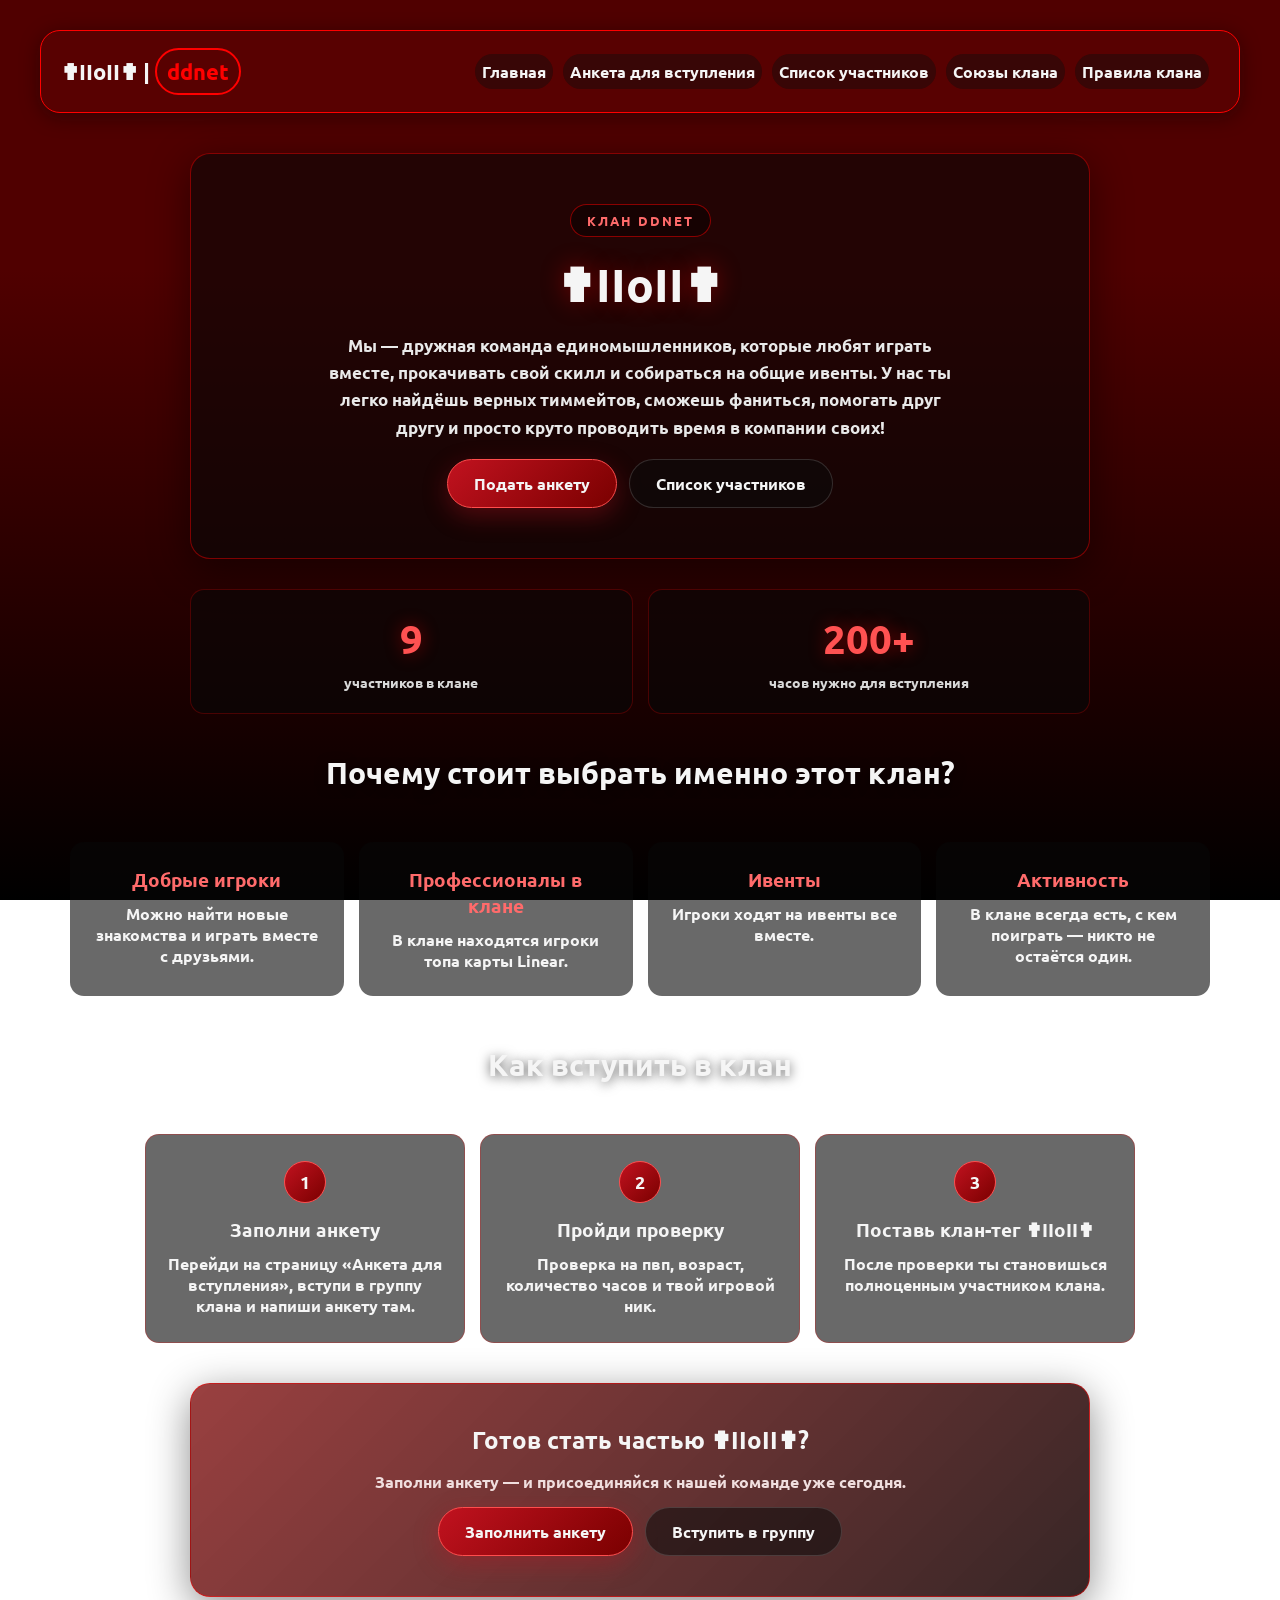
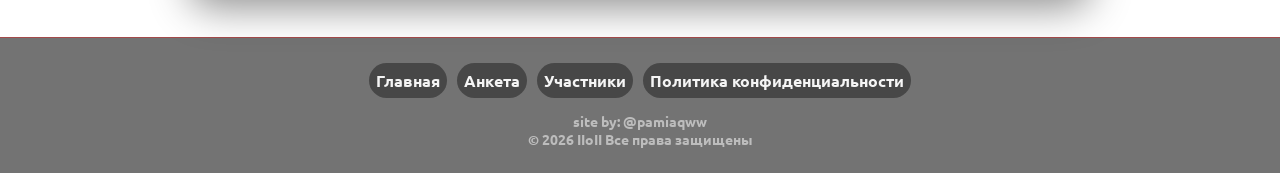
==== index.html @ 09654b8c "Add ♡exe♡ to the clan member list Bump the homepage counter to 9 members." ====
<!DOCTYPE html>
<html lang="ru">
<head>
    <meta charset="UTF-8">
    <meta name="viewport" content="width=device-width, initial-scale=1.0">
    <title>IIoII - clan ddnet</title>
    <meta http-equiv="Content-Security-Policy" content="default-src 'self'; script-src 'self' 'unsafe-inline'; style-src 'self' 'unsafe-inline'; img-src 'self'; font-src 'self'; object-src 'none'; base-uri 'self'; form-action 'self'">
    <link rel="stylesheet" href="style.css">
    <link rel="icon" type="image/png" href="img/photo_2026-10-10_19-00-03.jpg">
    <script>document.documentElement.classList.add('js');</script>
    <!-- <script src="script.js"></script> -->
</head>
<body>
    <nav>
        <div class="h1">
            <h1>✟IIoII✟ | <span class="tag">ddnet</span></h1>
        </div>
        <input type="checkbox" id="nav-toggle" class="nav-toggle">
        <label for="nav-toggle" class="burger" aria-label="Открыть меню">
            <span></span>
            <span></span>
            <span></span>
        </label>
        <ul>
            <li><a href="index.html">Главная</a></li>
            <li><a href="requirements.html">Анкета для вступления</a></li>
            <li><a href="members.html">Список участников</a></li>
            <li><a href="team.html">Союзы клана</a></li>
            <li><a href="rules.html">Правила клана</a></li>
        </ul>
    </nav>

    <div class="content">
        <section class="hero reveal">
            <span class="hero-badge">клан DDNet</span>
            <h1>✟IIoII✟</h1>
            <p>Мы — дружная команда единомышленников, которые любят играть вместе, прокачивать свой скилл и собираться на общие ивенты. У нас ты легко найдёшь верных тиммейтов, сможешь фаниться, помогать друг другу и просто круто проводить время в компании своих!</p>
            <div class="hero-btns">
                <a class="btn btn-primary" href="requirements.html">Подать анкету</a>
                <a class="btn" href="members.html">Список участников</a>
            </div>
        </section>

        <section class="stats reveal">
            <div class="stat">
                <span class="num" data-target="9">0</span>
                <span class="stat-label">участников в клане</span>
            </div>
            <div class="stat">
                <span class="num" data-target="200" data-suffix="+">0</span>
                <span class="stat-label">часов нужно для вступления</span>
            </div>
        </section>

        <h2 class="section-title reveal">Почему стоит выбрать именно этот клан?</h2>
        <div class="about">
            <div class="card reveal">
                <h3>Добрые игроки</h3>
                <p>Можно найти новые знакомства и играть вместе с друзьями.</p>
            </div>
            <div class="card reveal">
                <h3>Профессионалы в клане</h3>
                <p>В клане находятся игроки топа карты Linear.</p>
            </div>
            <div class="card reveal">
                <h3>Ивенты</h3>
                <p>Игроки ходят на ивенты все вместе.</p>
            </div>
            <div class="card reveal">
                <h3>Активность</h3>
                <p>В клане всегда есть, с кем поиграть — никто не остаётся один.</p>
            </div>
        </div>

        <h2 class="section-title reveal">Как вступить в клан</h2>
        <div class="steps">
            <div class="step reveal">
                <span class="step-num">1</span>
                <h3>Заполни анкету</h3>
                <p>Перейди на страницу «Анкета для вступления», вступи в группу клана и напиши анкету там.</p>
            </div>
            <div class="step reveal">
                <span class="step-num">2</span>
                <h3>Пройди проверку</h3>
                <p>Проверка на пвп, возраст, количество часов и твой игровой ник.</p>
            </div>
            <div class="step reveal">
                <span class="step-num">3</span>
                <h3>Поставь клан-тег ✟IIoII✟</h3>
                <p>После проверки ты становишься полноценным участником клана.</p>
            </div>
        </div>

        <section class="cta reveal">
            <h2>Готов стать частью ✟IIoII✟?</h2>
            <p>Заполни анкету — и присоединяйся к нашей команде уже сегодня.</p>
            <div class="hero-btns">
                <a class="btn btn-primary" href="requirements.html">Заполнить анкету</a>
                <a class="btn" href="https://t.me/+h7Ojsow1FG0yYzdi">Вступить в группу</a>
            </div>
        </section>
    </div>

    <footer>
        <div class="footer-links">
            <a href="index.html">Главная</a>
            <a href="requirements.html">Анкета</a>
            <a href="members.html">Участники</a>
            <a href="privacy.html">Политика конфиденциальности</a>
        </div>
        <Div class="info">
            <p>site by: @pamiaqww</p>
            <p>© 2026 IIoII Все права защищены</p>
        </Div>
    </footer>

    <script>
        (function () {
            var reveals = document.querySelectorAll('.reveal');
            var counters = document.querySelectorAll('.num[data-target]');

            if (!('IntersectionObserver' in window)) {
                reveals.forEach(function (el) { el.classList.add('visible'); });
                counters.forEach(function (el) {
                    el.textContent = el.dataset.target + (el.dataset.suffix || '');
                });
                return;
            }

            var io = new IntersectionObserver(function (entries) {
                entries.forEach(function (entry) {
                    if (!entry.isIntersecting) return;
                    entry.target.classList.add('visible');
                    io.unobserve(entry.target);
                });
            }, { threshold: 0.15 });
            reveals.forEach(function (el) { io.observe(el); });

            var cio = new IntersectionObserver(function (entries) {
                entries.forEach(function (entry) {
                    if (!entry.isIntersecting) return;
                    var el = entry.target;
                    var target = parseInt(el.dataset.target, 10);
                    var suffix = el.dataset.suffix || '';
                    var duration = 1300;
                    var start = performance.now();

                    function tick(now) {
                        var p = Math.min((now - start) / duration, 1);
                        var eased = 1 - Math.pow(1 - p, 3);
                        el.textContent = Math.round(target * eased) + suffix;
                        if (p < 1) requestAnimationFrame(tick);
                    }
                    requestAnimationFrame(tick);
                    cio.unobserve(el);
                });
            }, { threshold: 0.5 });
            counters.forEach(function (el) { cio.observe(el); });
        })();
    </script>
</body>
</html>
---- style.css ----
* {
    padding: 0px;
    margin: 0px;
    box-sizing: border-box;
}

html {
    scroll-behavior: smooth;
}

@font-face {
  font-family: 'CustomFont';
  src: url('src/font/Ubuntu-Bold.ttf') format('woff2');
  font-weight: 400;
  font-style: normal;
  font-display: swap;
}

body {
    background: linear-gradient(to bottom, #500000 30%, #000000 100%);
    background-attachment: fixed;
    min-height: 100vh;
    color: whitesmoke;
    font-family: "CustomFont";
    display: flex;
    flex-direction: column;
}

/* ===== Навигация ===== */

nav {
    display: flex;
    justify-content: space-between;
    flex-wrap: wrap;
    align-items: center;
    gap: 10px;
    padding: 20px;
    border: 1px red solid;
    border-radius: 20px;
    background-color: #580101;
    box-shadow: 0 4px 20px rgba(7, 7, 7, 0.4);
    max-width: 1200px;
    width: calc(100% - 40px);
    margin: 30px auto;
}

nav .h1 h1 {
    font-size: 22px;
}

nav .tag {
    color: red;
    border: 2px red solid;
    border-radius: 50px;
    padding: 8px 10px;
    white-space: nowrap;
}

ul {
    display: flex;
    list-style: none;
    padding: 10px;
    gap: 10px;
}

a {
    text-decoration: none;
    background-color: rgba(12, 12, 12, 0.425);
    padding: 7px;
    border-radius: 30px;
    transition: transform 0.25s ease, background-color 0.25s ease, box-shadow 0.25s ease;
    color: whitesmoke;
}

a:hover {
    background-color: rgba(5, 5, 5, 0.425);
    transform: translateY(-5px);
    background: rgba(255, 255, 255, 0.3);
    box-shadow: 0 12px 30px rgba(0, 50, 100, 0.3), 
                inset 0 1px 2px rgba(255, 255, 255, 0.6);
}

.nav-toggle,
.burger {
    display: none;
}

/* ===== Контент ===== */

.content {
    display: flex;
    flex-direction: column;
    justify-content: center;
    align-items: center;
    text-align: center;
    width: 100%;
    max-width: 1200px;
    margin: 0 auto;
    padding: 10px 20px 40px;
    gap: 30px;
}

.section-title {
    font-size: clamp(22px, 3.5vw, 30px);
    padding: 10px;
    text-shadow: 0 2px 12px rgba(0, 0, 0, 0.6);
}

/* ===== Герой-блок ===== */

.hero {
    display: flex;
    flex-direction: column;
    align-items: center;
    gap: 18px;
    width: 100%;
    max-width: 900px;
    padding: 50px 30px;
    background: rgba(8, 8, 8, 0.603);
    border: 1px solid rgba(255, 0, 0, 0.45);
    border-radius: 20px;
    box-shadow: 0 10px 40px rgba(0, 0, 0, 0.45);
}

.hero-badge {
    font-size: 13px;
    letter-spacing: 2px;
    text-transform: uppercase;
    color: #ff6b6b;
    background: rgba(0, 0, 0, 0.35);
    border: 1px solid rgba(255, 0, 0, 0.5);
    padding: 7px 16px;
    border-radius: 30px;
    transition: transform 0.25s ease, box-shadow 0.25s ease;
}

.hero-badge:hover {
    transform: translateY(-2px);
    box-shadow: 0 10px 40px rgba(0, 0, 0, 0.45);
}

.hero h1 {
    font-size: clamp(28px, 5vw, 46px);
    text-shadow: 0 0 25px rgba(255, 0, 0, 0.35);
}

.hero p {
    max-width: 640px;
    font-size: 17px;
    line-height: 1.6;
    color: #e9e9e9;
}

.hero-btns {
    display: flex;
    flex-wrap: wrap;
    justify-content: center;
    gap: 12px;
}

.btn {
    display: inline-block;
    padding: 13px 26px;
    font-size: 16px;
    border-radius: 40px;
    background: rgba(12, 12, 12, 0.55);
    border: 1px solid rgba(255, 255, 255, 0.15);
}

.btn-primary {
    font-weight: bold;
    background: linear-gradient(135deg, #c1121f, #7a0000);
    border: 1px solid #ff4d4d;
    box-shadow: 0 8px 25px rgba(193, 18, 31, 0.35);
}

.btn-primary:hover {
    background: linear-gradient(135deg, #e01826, #930000);
}

/* ===== Статистика ===== */

.stats {
    display: flex;
    flex-wrap: wrap;
    justify-content: center;
    gap: 15px;
    width: 100%;
    max-width: 900px;
}

.stat {
    flex: 1 1 220px;
    display: flex;
    flex-direction: column;
    align-items: center;
    gap: 8px;
    padding: 22px 15px;
    background: rgba(8, 8, 8, 0.603);
    border: 1px solid rgba(255, 0, 0, 0.25);
    border-radius: 14px;
}

.stat .num {
    font-size: 40px;
    font-weight: bold;
    color: #ff5252;
    text-shadow: 0 0 18px rgba(255, 0, 0, 0.4);
}

.stat-label {
    font-size: 14px;
    color: #d8d8d8;
}

/* ===== Карточки ===== */

.about {
    display: flex;
    flex-direction: row;
    flex-wrap: wrap;
    justify-content: center;
    gap: 15px;
    width: 100%;
    padding: 10px;
}

.card {
    flex: 1 1 240px;
    max-width: 320px;
    padding: 24px 20px;
    background-color: rgba(8, 8, 8, 0.603);
    border: 1px solid transparent;
    border-radius: 14px;
    transition: transform 0.25s ease, border-color 0.25s ease, box-shadow 0.25s ease;
}

.card:hover,
.js .card.reveal.visible:hover {
    transform: translateY(-6px);
    border-color: rgba(255, 0, 0, 0.5);
    box-shadow: 0 12px 30px rgba(0, 0, 0, 0.5);
}

.card .icon {
    display: block;
    font-size: 34px;
    margin-bottom: 10px;
}

.card h3 {
    color: #ff6b6b;
    margin-bottom: 10px;
}

/* ===== Шаги вступления ===== */

.steps {
    display: flex;
    flex-wrap: wrap;
    justify-content: center;
    gap: 15px;
    width: 100%;
    padding: 10px;
}

.step {
    flex: 1 1 250px;
    max-width: 320px;
    padding: 26px 20px;
    background: rgba(8, 8, 8, 0.603);
    border: 1px solid rgba(255, 0, 0, 0.25);
    border-radius: 14px;
    transition: transform 0.3s ease, border 0.3s ease;
}

.step:hover {
    transform: translateY(-6px);
    border: 2px solid rgba(255, 0, 0, 0.473);
}

.step-num {
    display: flex;
    align-items: center;
    justify-content: center;
    width: 42px;
    height: 42px;
    margin: 0 auto 14px;
    font-size: 18px;
    font-weight: bold;
    border-radius: 50%;
    background: linear-gradient(135deg, #c1121f, #7a0000);
    border: 1px solid #ff4d4d;
}

.step h3 {
    margin-bottom: 10px;
}

/* ===== Баннер-призыв ===== */

.cta {
    display: flex;
    flex-direction: column;
    align-items: center;
    gap: 15px;
    width: 100%;
    max-width: 900px;
    padding: 40px 25px;
    background: linear-gradient(135deg, rgba(120, 0, 0, 0.75), rgba(20, 0, 0, 0.85));
    border: 1px solid rgba(255, 0, 0, 0.5);
    border-radius: 20px;
    box-shadow: 0 10px 40px rgba(0, 0, 0, 0.45);
}

.cta p {
    color: #f0dede;
}

/* ===== Подвал ===== */

footer {
    display: flex;
    flex-direction: column;
    align-items: center;
    gap: 14px;
    margin-top: auto;
    padding: 25px 20px;
    border-top: 1px solid rgba(255, 0, 0, 0.35);
    background: rgba(0, 0, 0, 0.55);
    text-align: center;
}

footer .footer-links {
    display: flex;
    flex-wrap: wrap;
    justify-content: center;
    gap: 10px;
}

footer p {
    color: #bdbdbd;
    font-size: 14px;
}

/* ===== Анимация появления ===== */

.js .reveal {
    opacity: 0;
    transform: translateY(25px);
    transition: opacity 0.6s ease, transform 0.6s ease;
}

.js .reveal.visible {
    opacity: 1;
    transform: none;
}

@media (prefers-reduced-motion: reduce) {
    html {
        scroll-behavior: auto;
    }

    .js .reveal {
        opacity: 1;
        transform: none;
        transition: none;
    }
}

/* ===== Адаптив ===== */

@media (max-width: 900px) {
    .card,
    .step {
        max-width: 100%;
    }
}

@media (max-width: 768px) {
    nav {
        margin: 15px auto;
        width: calc(100% - 24px);
        padding: 15px;
        border-radius: 16px;
    }

    nav .h1 h1 {
        font-size: 17px;
    }

    nav .tag {
        padding: 5px 8px;
    }

    .burger {
        display: flex;
        flex-direction: column;
        gap: 5px;
        padding: 11px 12px;
        cursor: pointer;
        background: rgba(12, 12, 12, 0.425);
        border-radius: 12px;
    }

    .burger span {
        display: block;
        width: 24px;
        height: 3px;
        border-radius: 3px;
        background: whitesmoke;
        transition: transform 0.25s ease, opacity 0.25s ease;
    }

    nav ul {
        display: none;
        width: 100%;
        flex-direction: column;
        gap: 8px;
        padding: 10px 0 0;
    }

    nav ul li a {
        display: block;
        padding: 12px 10px;
        font-size: 15px;
    }

    .nav-toggle:checked ~ ul {
        display: flex;
    }

    .nav-toggle:checked ~ .burger span:nth-child(1) {
        transform: translateY(8px) rotate(45deg);
    }

    .nav-toggle:checked ~ .burger span:nth-child(2) {
        opacity: 0;
    }

    .nav-toggle:checked ~ .burger span:nth-child(3) {
        transform: translateY(-8px) rotate(-45deg);
    }

    .content {
        padding: 10px 14px 30px;
        gap: 24px;
    }

    .hero {
        padding: 35px 20px;
    }

    .hero p {
        font-size: 15px;
    }

    .btn {
        width: 100%;
        max-width: 320px;
        padding: 14px 20px;
    }

    a:hover {
        transform: none;
    }
}

@media (max-width: 480px) {
    .about,
    .steps {
        padding: 0;
    }

    .stat {
        flex-basis: 100%;
    }

    .stat .num {
        font-size: 34px;
    }

    .hero {
        padding: 30px 16px;
    }

    .cta {
        padding: 30px 16px;
    }
}
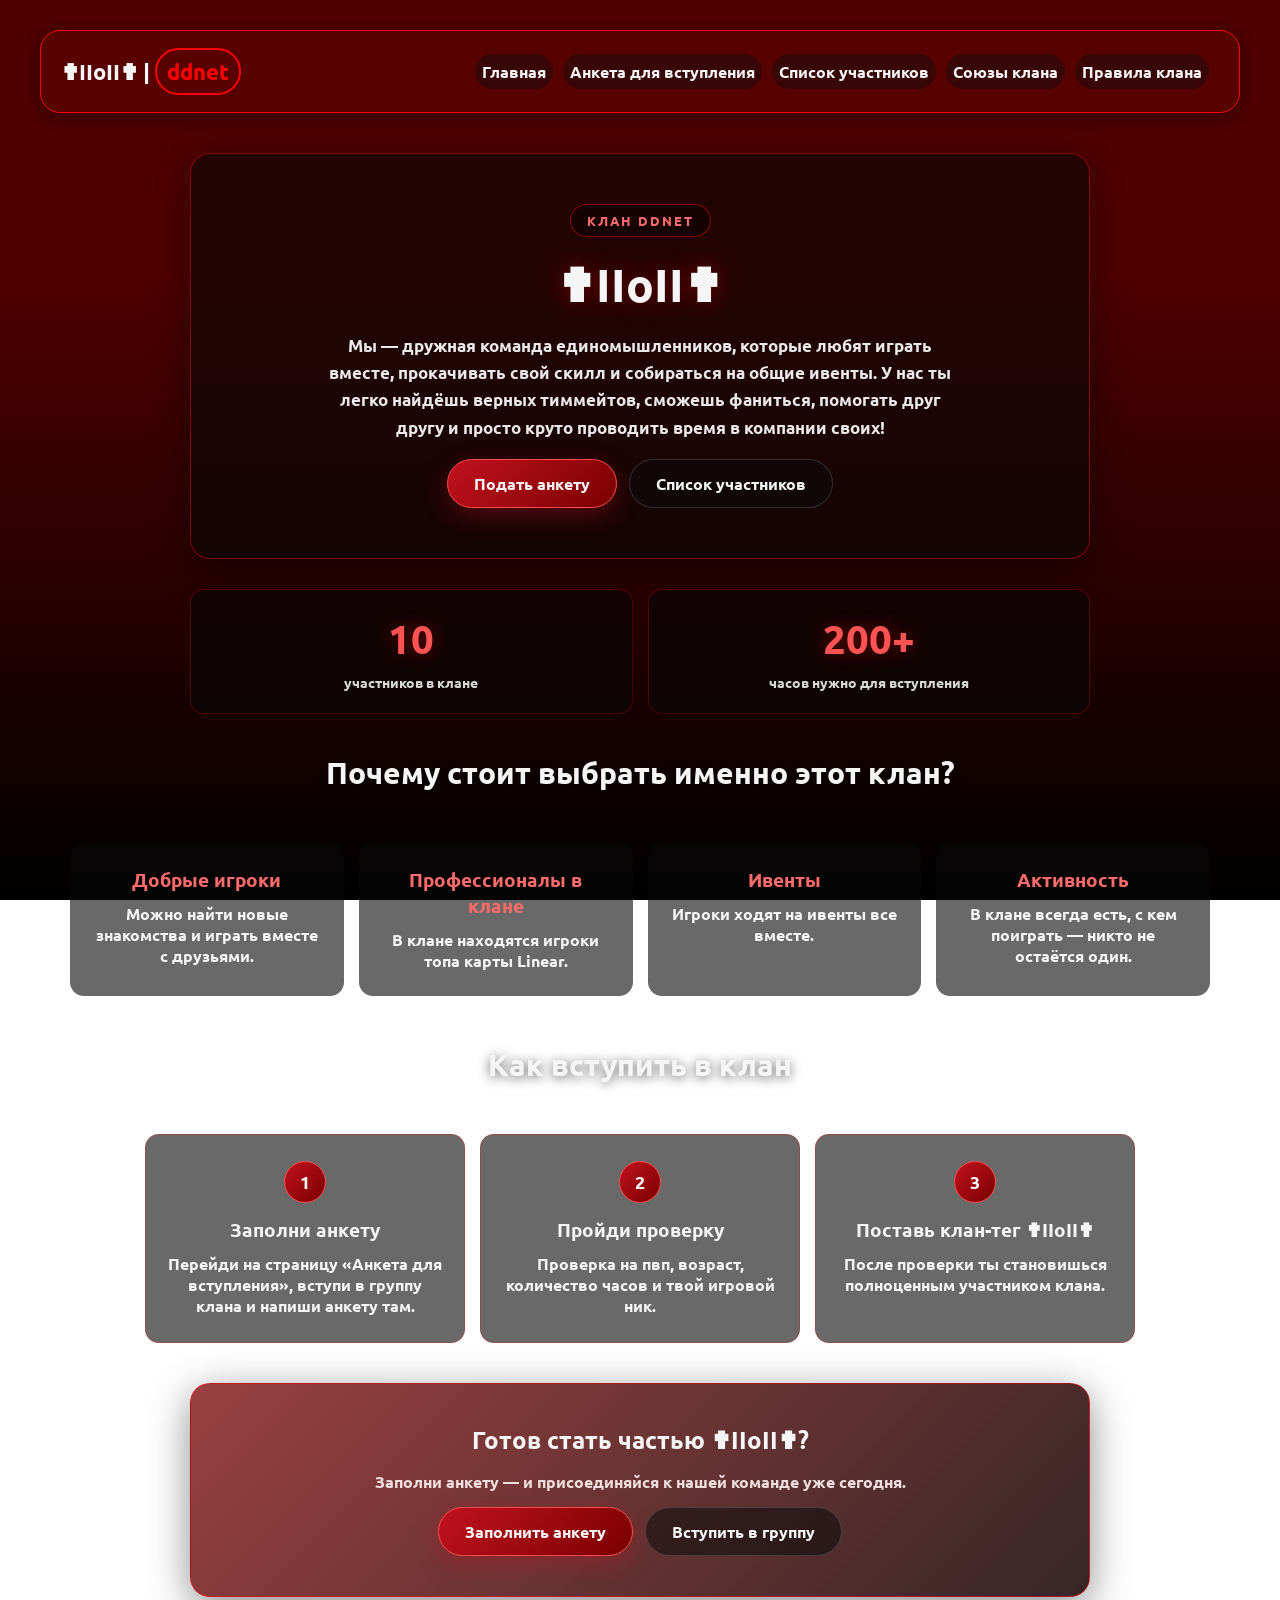
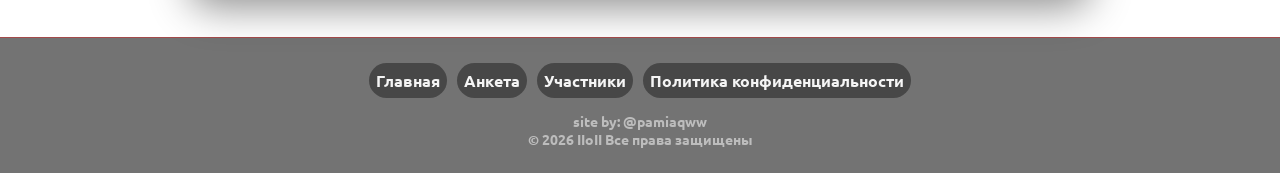
==== commit 4fa163e1: "Add Добрый to the clan member list Bump the homepage counter to 10 members." ====
--- a/index.html
+++ b/index.html
@@ -43,7 +43,7 @@
 
         <section class="stats reveal">
             <div class="stat">
-                <span class="num" data-target="9">0</span>
+                <span class="num" data-target="10">0</span>
                 <span class="stat-label">участников в клане</span>
             </div>
             <div class="stat">
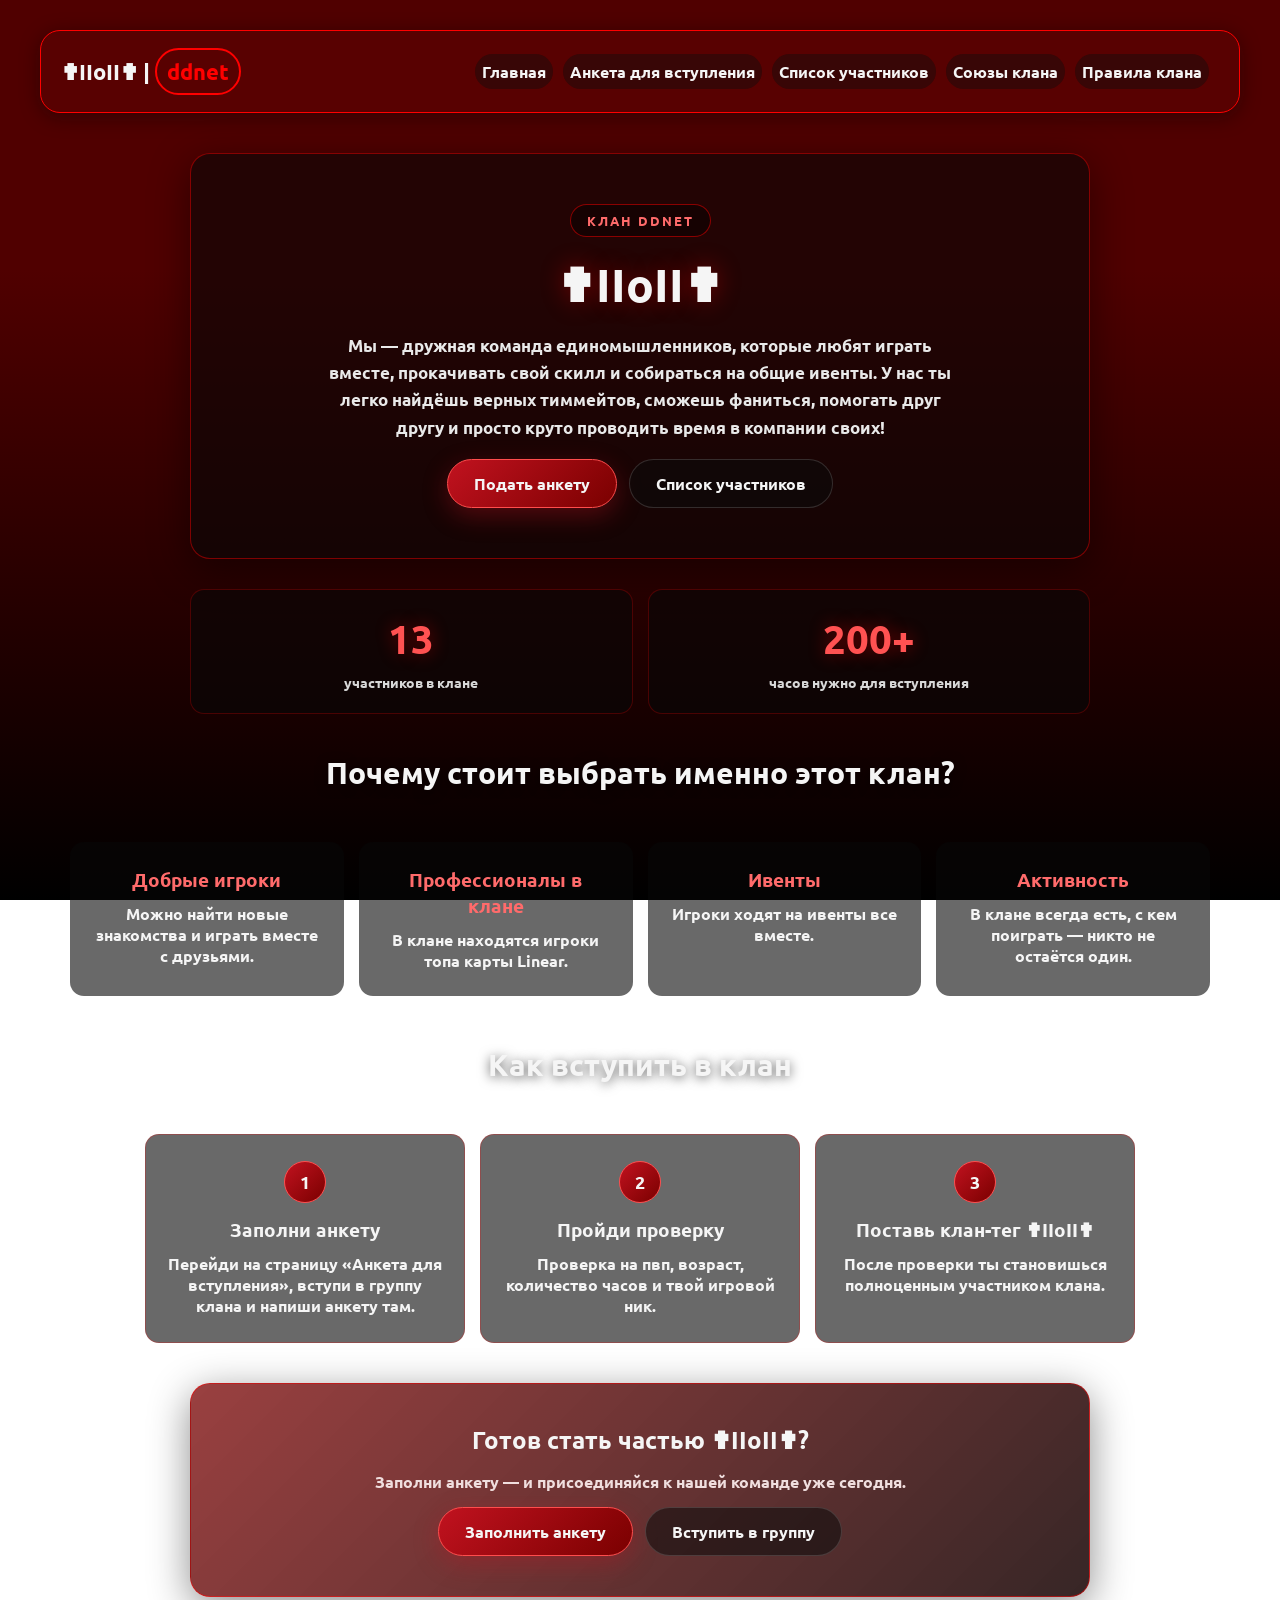
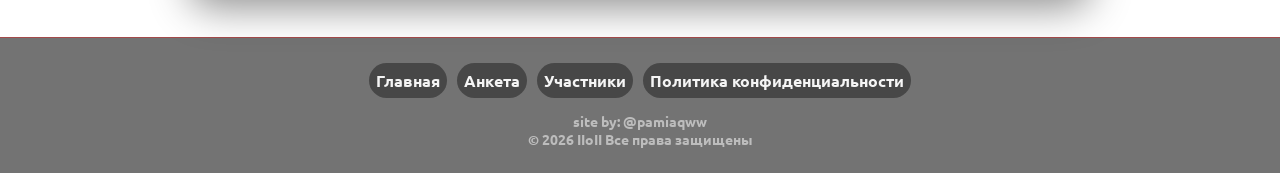
==== commit 2c74d3dd: "Rename ♡exe♡ to ༒SKY.EXE༒ and add Сперма228, Snor, Akula Counter goes to 13 members." ====
--- a/index.html
+++ b/index.html
@@ -43,7 +43,7 @@
 
         <section class="stats reveal">
             <div class="stat">
-                <span class="num" data-target="10">0</span>
+                <span class="num" data-target="13">0</span>
                 <span class="stat-label">участников в клане</span>
             </div>
             <div class="stat">
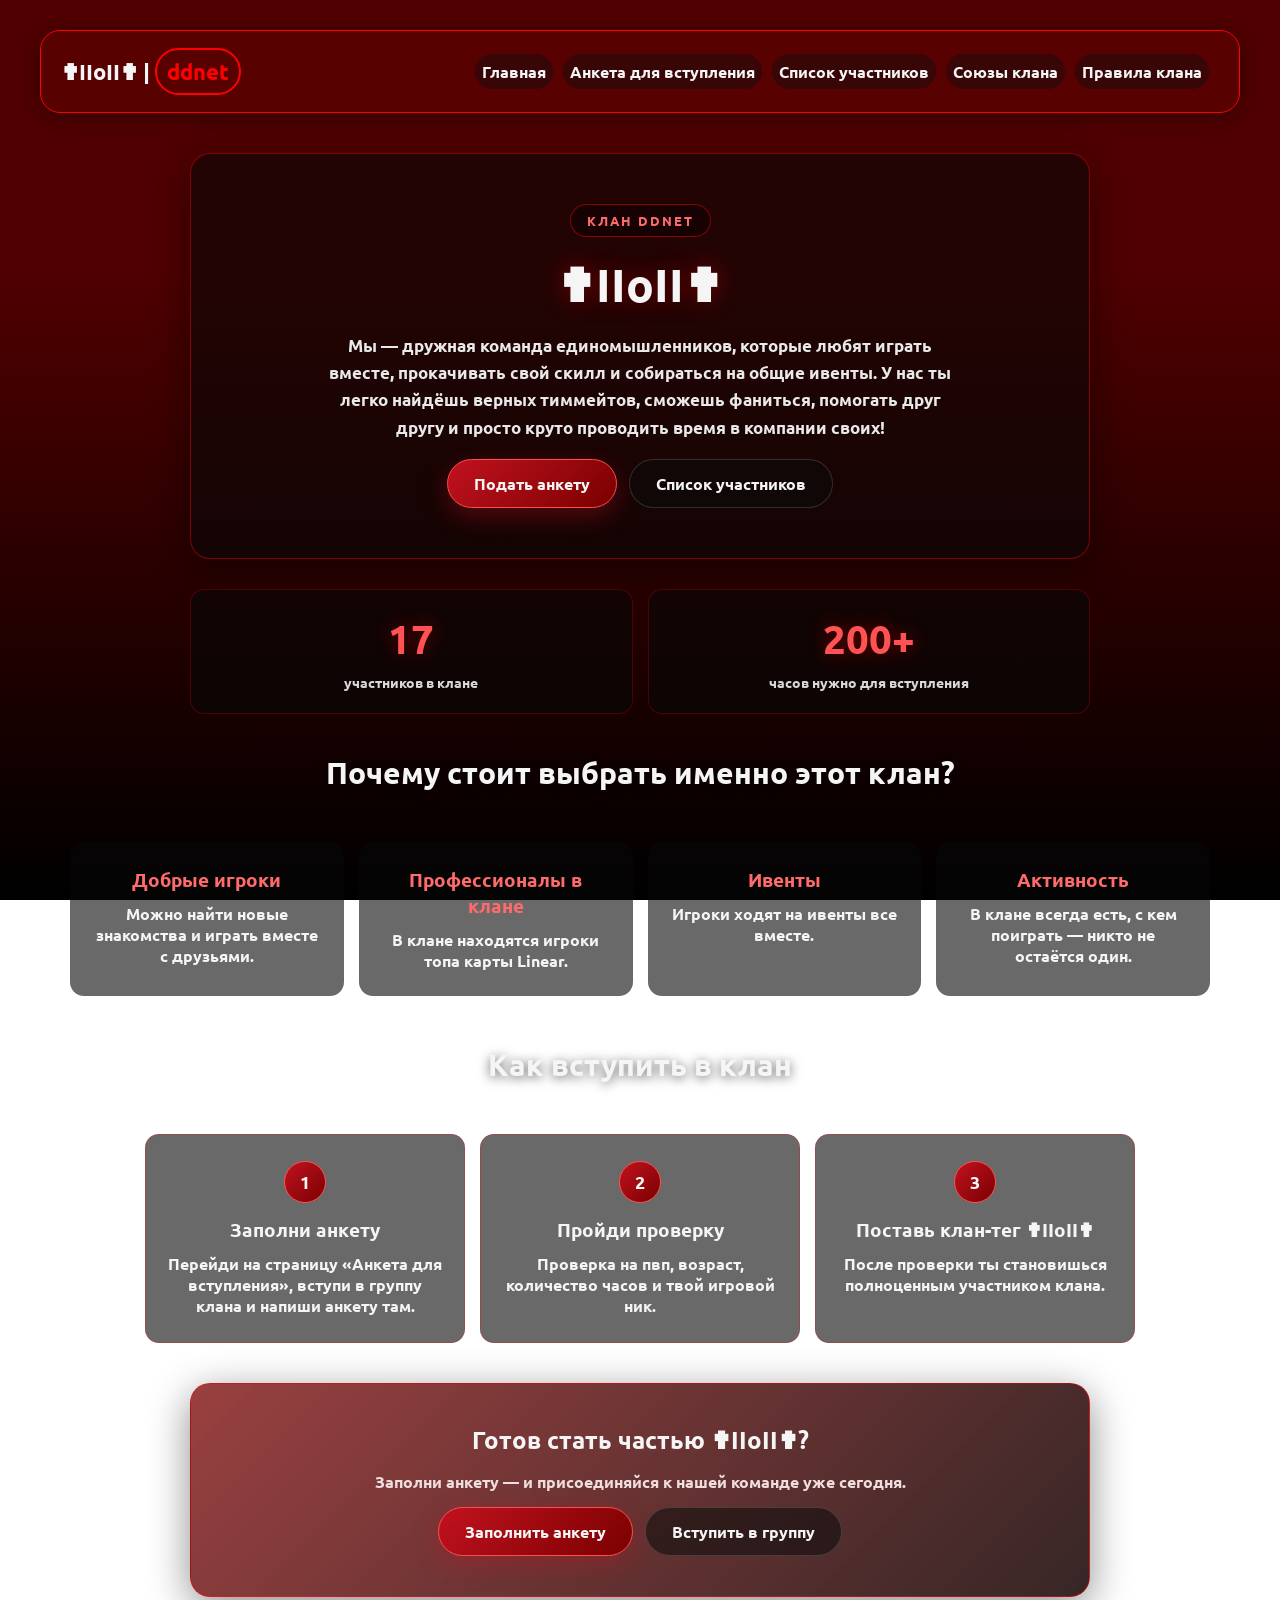
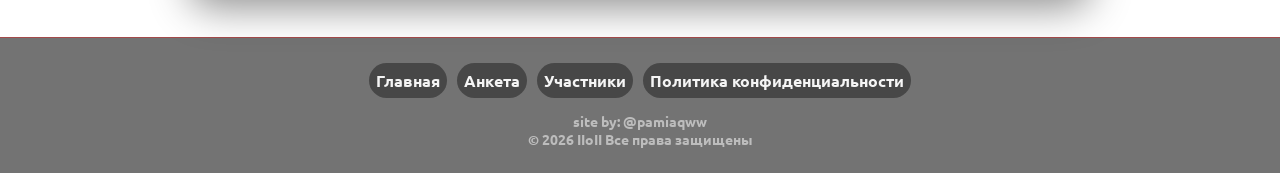
==== commit be9810ab: "Update index.html" ====
--- a/index.html
+++ b/index.html
@@ -5,7 +5,7 @@
     <meta name="viewport" content="width=device-width, initial-scale=1.0">
     <title>IIoII - clan ddnet</title>
     <meta http-equiv="Content-Security-Policy" content="default-src 'self'; script-src 'self' 'unsafe-inline'; style-src 'self' 'unsafe-inline'; img-src 'self'; font-src 'self'; object-src 'none'; base-uri 'self'; form-action 'self'">
-    <link rel="stylesheet" href="style.css">
+    <link rel="stylesheet" href="style.css?v=d704fd0">
     <link rel="icon" type="image/png" href="img/photo_2026-10-10_19-00-03.jpg">
     <script>document.documentElement.classList.add('js');</script>
     <!-- <script src="script.js"></script> -->
@@ -43,7 +43,7 @@
 
         <section class="stats reveal">
             <div class="stat">
-                <span class="num" data-target="13">0</span>
+                <span class="num" data-target="17">0</span>
                 <span class="stat-label">участников в клане</span>
             </div>
             <div class="stat">
--- a/style.css
+++ b/style.css
@@ -291,6 +291,11 @@
     border-radius: 50%;
     background: linear-gradient(135deg, #c1121f, #7a0000);
     border: 1px solid #ff4d4d;
+    transition: transform 0.25s ease;
+}
+
+.step:hover .step-num {
+    transform: translateY(-5px) scale(1.15);
 }
 
 .step h3 {
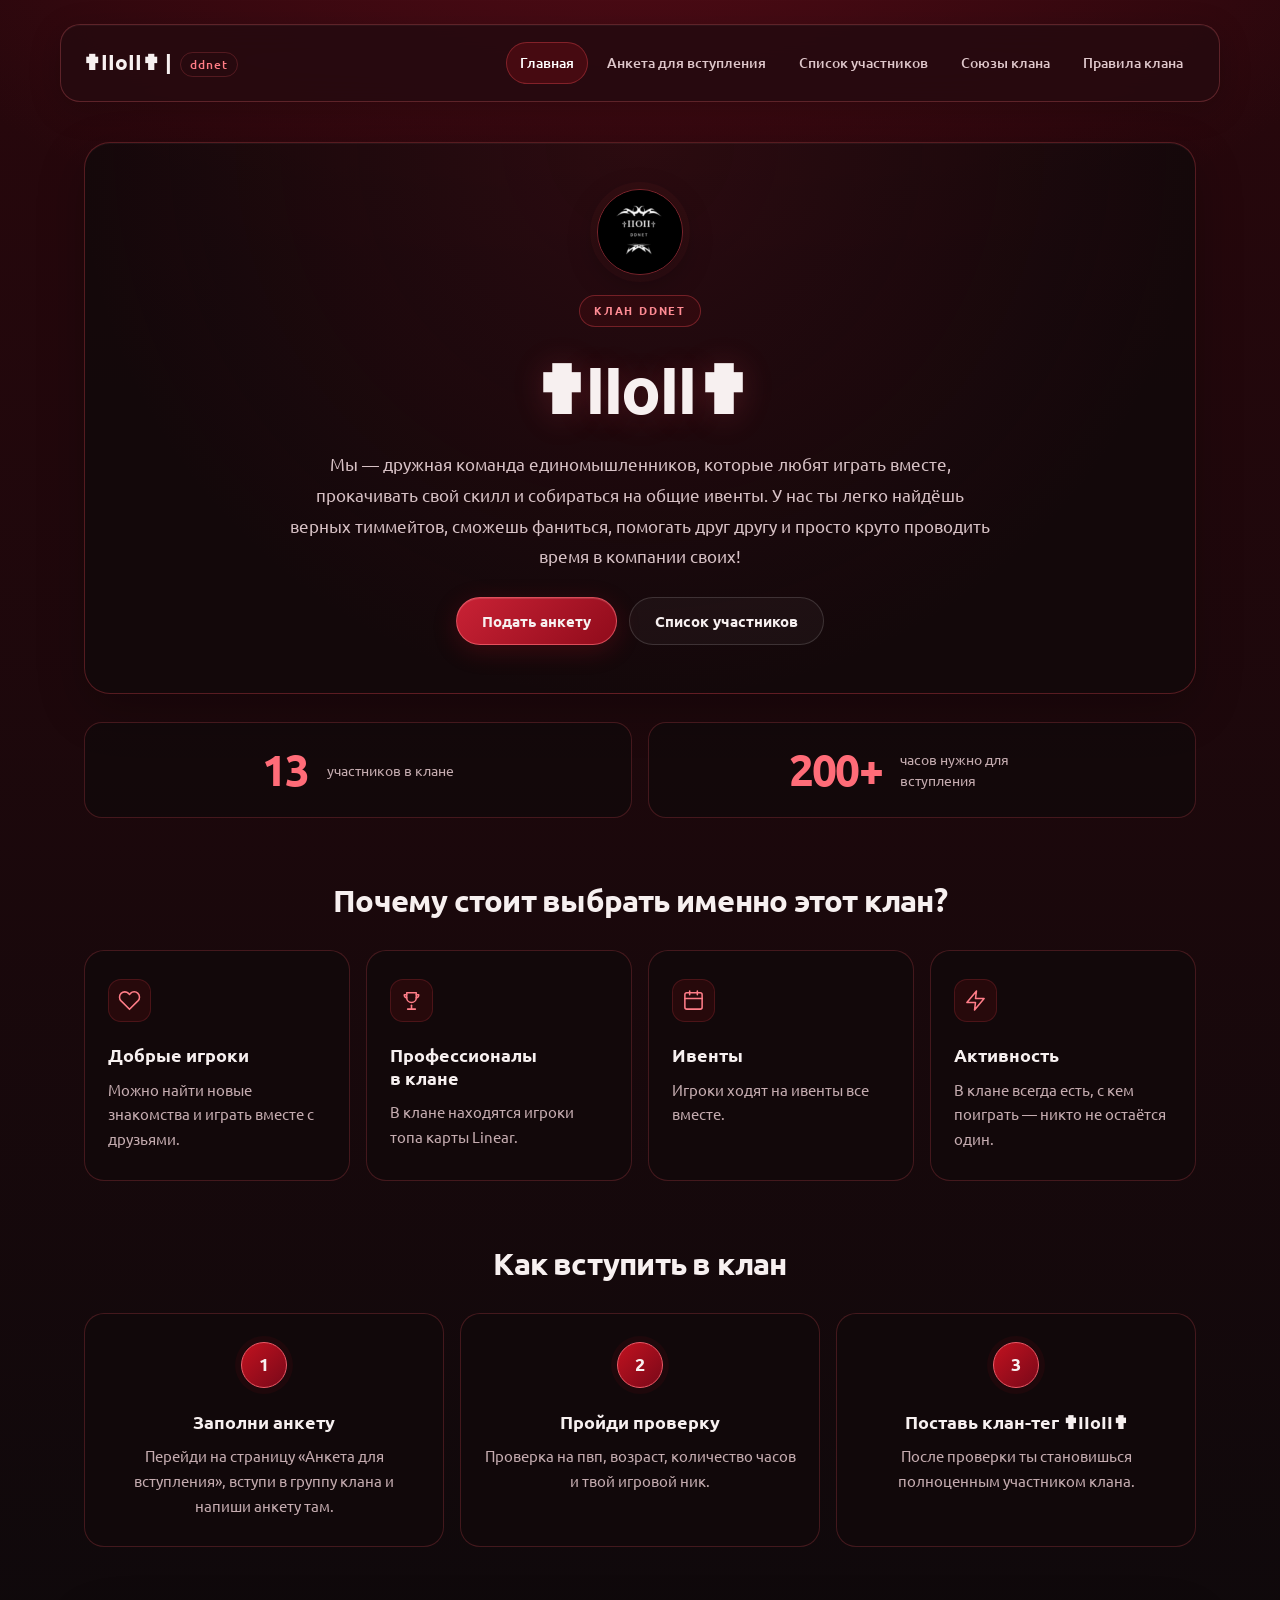
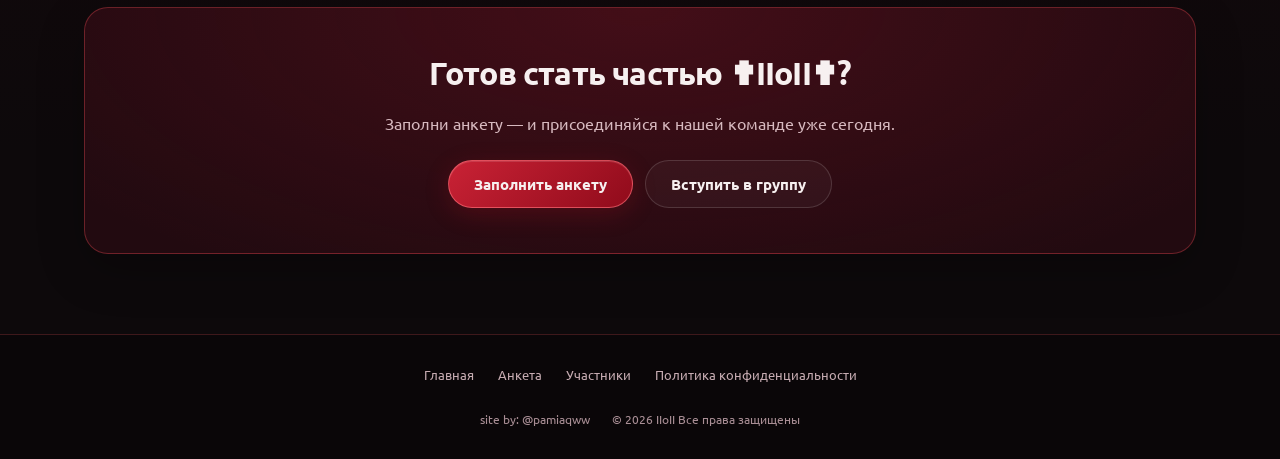
==== commit 0bb6bc70: "Unify all pages around a shared red-and-black design base style.css now carries fonts, nav, footer, " ====
--- a/index.html
+++ b/index.html
@@ -5,7 +5,7 @@
     <meta name="viewport" content="width=device-width, initial-scale=1.0">
     <title>IIoII - clan ddnet</title>
     <meta http-equiv="Content-Security-Policy" content="default-src 'self'; script-src 'self' 'unsafe-inline'; style-src 'self' 'unsafe-inline'; img-src 'self'; font-src 'self'; object-src 'none'; base-uri 'self'; form-action 'self'">
-    <link rel="stylesheet" href="style.css?v=d704fd0">
+    <link rel="stylesheet" href="style.css?v=20261112">
     <link rel="icon" type="image/png" href="img/photo_2026-10-10_19-00-03.jpg">
     <script>document.documentElement.classList.add('js');</script>
     <!-- <script src="script.js"></script> -->
@@ -22,7 +22,7 @@
             <span></span>
         </label>
         <ul>
-            <li><a href="index.html">Главная</a></li>
+            <li><a href="index.html" aria-current="page">Главная</a></li>
             <li><a href="requirements.html">Анкета для вступления</a></li>
             <li><a href="members.html">Список участников</a></li>
             <li><a href="team.html">Союзы клана</a></li>
@@ -32,6 +32,7 @@
 
     <div class="content">
         <section class="hero reveal">
+            <img class="hero-logo" src="img/photo_2026-10-10_19-00-03.jpg" alt="Эмблема клана IIoII">
             <span class="hero-badge">клан DDNet</span>
             <h1>✟IIoII✟</h1>
             <p>Мы — дружная команда единомышленников, которые любят играть вместе, прокачивать свой скилл и собираться на общие ивенты. У нас ты легко найдёшь верных тиммейтов, сможешь фаниться, помогать друг другу и просто круто проводить время в компании своих!</p>
@@ -43,7 +44,7 @@
 
         <section class="stats reveal">
             <div class="stat">
-                <span class="num" data-target="17">0</span>
+                <span class="num" data-target="13">0</span>
                 <span class="stat-label">участников в клане</span>
             </div>
             <div class="stat">
@@ -55,18 +56,22 @@
         <h2 class="section-title reveal">Почему стоит выбрать именно этот клан?</h2>
         <div class="about">
             <div class="card reveal">
+                <span class="card-icon"><svg viewBox="0 0 24 24" aria-hidden="true"><path d="M20.8 4.6a5.5 5.5 0 0 0-7.8 0L12 5.7l-1-1.1a5.5 5.5 0 0 0-7.8 7.8l1.1 1L12 21.2l7.7-7.8 1.1-1a5.5 5.5 0 0 0 0-7.8z"/></svg></span>
                 <h3>Добрые игроки</h3>
                 <p>Можно найти новые знакомства и играть вместе с друзьями.</p>
             </div>
             <div class="card reveal">
+                <span class="card-icon"><svg viewBox="0 0 24 24" aria-hidden="true"><path d="M8 21h8"/><path d="M12 17v4"/><path d="M7 4h10v5a5 5 0 0 1-10 0V4z"/><path d="M7 6H4.5a2.5 2.5 0 0 0 2.4 3H7"/><path d="M17 6h2.5a2.5 2.5 0 0 1-2.4 3H17"/></svg></span>
                 <h3>Профессионалы в клане</h3>
                 <p>В клане находятся игроки топа карты Linear.</p>
             </div>
             <div class="card reveal">
+                <span class="card-icon"><svg viewBox="0 0 24 24" aria-hidden="true"><rect x="3" y="4" width="18" height="17" rx="2"/><path d="M16 2v4"/><path d="M8 2v4"/><path d="M3 10h18"/></svg></span>
                 <h3>Ивенты</h3>
                 <p>Игроки ходят на ивенты все вместе.</p>
             </div>
             <div class="card reveal">
+                <span class="card-icon"><svg viewBox="0 0 24 24" aria-hidden="true"><path d="M13 2 3 14h9l-1 8 10-12h-9l1-8z"/></svg></span>
                 <h3>Активность</h3>
                 <p>В клане всегда есть, с кем поиграть — никто не остаётся один.</p>
             </div>
@@ -108,10 +113,10 @@
             <a href="members.html">Участники</a>
             <a href="privacy.html">Политика конфиденциальности</a>
         </div>
-        <Div class="info">
+        <div class="info">
             <p>site by: @pamiaqww</p>
             <p>© 2026 IIoII Все права защищены</p>
-        </Div>
+        </div>
     </footer>
 
     <script>
--- a/style.css
+++ b/style.css
@@ -1,83 +1,144 @@
+@font-face {
+    font-family: 'CustomFont';
+    src: url('src/font/Ubuntu-Regular.ttf') format('truetype');
+    font-weight: 400;
+    font-style: normal;
+    font-display: swap;
+}
+
+@font-face {
+    font-family: 'CustomFont';
+    src: url('src/font/Ubuntu-Medium.ttf') format('truetype');
+    font-weight: 500;
+    font-style: normal;
+    font-display: swap;
+}
+
+@font-face {
+    font-family: 'CustomFont';
+    src: url('src/font/Ubuntu-Bold.ttf') format('truetype');
+    font-weight: 700;
+    font-style: normal;
+    font-display: swap;
+}
+
+:root {
+    color-scheme: dark;
+    --text: #f7f0f0;
+    --muted: #c5acb0;
+    --accent: #ef4b55;
+    --accent-strong: #c1121f;
+    --line: rgba(244, 89, 98, 0.22);
+    --surface: rgba(18, 9, 11, 0.86);
+    --radius: 20px;
+    --shadow: 0 16px 48px rgba(0, 0, 0, 0.24);
+}
+
 * {
-    padding: 0px;
-    margin: 0px;
     box-sizing: border-box;
+    margin: 0;
+    padding: 0;
 }
 
 html {
     scroll-behavior: smooth;
-}
-
-@font-face {
-  font-family: 'CustomFont';
-  src: url('src/font/Ubuntu-Bold.ttf') format('woff2');
-  font-weight: 400;
-  font-style: normal;
-  font-display: swap;
+    scroll-padding-top: 130px;
 }
 
 body {
-    background: linear-gradient(to bottom, #500000 30%, #000000 100%);
-    background-attachment: fixed;
+    min-width: 280px;
     min-height: 100vh;
-    color: whitesmoke;
-    font-family: "CustomFont";
     display: flex;
     flex-direction: column;
-}
-
-/* ===== Навигация ===== */
+    background: radial-gradient(ellipse 1100px 520px at 50% -80px, rgba(122, 16, 32, 0.5), transparent 70%), linear-gradient(180deg, #28070c, #0d090b 85%);
+    color: var(--text);
+    font-family: 'CustomFont', 'Segoe UI', sans-serif;
+    font-size: 16px;
+    line-height: 1.6;
+}
+
+::selection {
+    background: #a62335;
+    color: #fff;
+}
+
+h1, h2, h3 {
+    line-height: 1.25;
+    font-weight: 700;
+    text-wrap: balance;
+}
+
+a {
+    color: inherit;
+    text-decoration: none;
+    -webkit-tap-highlight-color: transparent;
+}
+
+a:focus-visible {
+    outline: 2px solid #ff8991;
+    outline-offset: 5px;
+}
 
 nav {
+    position: sticky;
+    top: 16px;
+    z-index: 10;
     display: flex;
     justify-content: space-between;
-    flex-wrap: wrap;
-    align-items: center;
-    gap: 10px;
-    padding: 20px;
-    border: 1px red solid;
-    border-radius: 20px;
-    background-color: #580101;
-    box-shadow: 0 4px 20px rgba(7, 7, 7, 0.4);
-    max-width: 1200px;
-    width: calc(100% - 40px);
-    margin: 30px auto;
+    align-items: center;
+    gap: 20px;
+    width: calc(100% - 48px);
+    max-width: 1160px;
+    margin: 24px auto 16px;
+    padding: 17px 22px;
+    border: 1px solid rgba(255, 113, 120, 0.25);
+    border-radius: var(--radius);
+    background: rgba(39, 10, 15, 0.94);
+    box-shadow: 0 8px 32px rgba(0, 0, 0, 0.2), inset 0 1px rgba(255, 255, 255, 0.03);
+    backdrop-filter: blur(16px);
 }
 
 nav .h1 h1 {
-    font-size: 22px;
+    font-size: 21px;
+    white-space: nowrap;
 }
 
 nav .tag {
-    color: red;
-    border: 2px red solid;
-    border-radius: 50px;
-    padding: 8px 10px;
+    display: inline-block;
+    padding: 4px 9px;
+    margin-left: 3px;
+    border: 1px solid var(--line);
+    border-radius: 999px;
+    color: #ff7c85;
+    font-size: 12px;
+    font-weight: 500;
+    letter-spacing: 0.08em;
+    vertical-align: middle;
+}
+
+nav ul {
+    display: flex;
+    align-items: center;
+    gap: 5px;
+    list-style: none;
+}
+
+nav a {
+    display: block;
+    padding: 9px 13px;
+    border: 1px solid transparent;
+    border-radius: 999px;
+    color: #dec6ca;
+    font-size: 14px;
+    font-weight: 500;
     white-space: nowrap;
-}
-
-ul {
-    display: flex;
-    list-style: none;
-    padding: 10px;
-    gap: 10px;
-}
-
-a {
-    text-decoration: none;
-    background-color: rgba(12, 12, 12, 0.425);
-    padding: 7px;
-    border-radius: 30px;
-    transition: transform 0.25s ease, background-color 0.25s ease, box-shadow 0.25s ease;
-    color: whitesmoke;
-}
-
-a:hover {
-    background-color: rgba(5, 5, 5, 0.425);
-    transform: translateY(-5px);
-    background: rgba(255, 255, 255, 0.3);
-    box-shadow: 0 12px 30px rgba(0, 50, 100, 0.3), 
-                inset 0 1px 2px rgba(255, 255, 255, 0.6);
+    transition: color 0.2s ease, background-color 0.2s ease, border-color 0.2s ease;
+}
+
+nav a[aria-current='page'] {
+    background: rgba(193, 18, 31, 0.2);
+    border-color: rgba(239, 75, 85, 0.36);
+    color: #fff;
 }
 
 .nav-toggle,
@@ -85,280 +146,521 @@
     display: none;
 }
 
-/* ===== Контент ===== */
-
 .content {
     display: flex;
     flex-direction: column;
+    align-items: center;
+    gap: 28px;
+    width: 100%;
+    max-width: 1160px;
+    margin: 0 auto;
+    padding: 24px 24px 80px;
+    text-align: center;
+}
+
+.content > h1 {
+    max-width: 820px;
+    margin: 18px 0 10px;
+    font-size: clamp(27px, 4vw, 38px);
+    letter-spacing: -0.025em;
+}
+
+.content > h1::after {
+    content: '';
+    display: block;
+    width: 40px;
+    height: 3px;
+    margin: 22px auto 0;
+    border-radius: 3px;
+    background: var(--accent);
+    box-shadow: 0 0 18px rgba(239, 75, 85, 0.35);
+}
+
+.hero {
+    display: flex;
+    flex-direction: column;
+    align-items: center;
+    gap: 20px;
+    width: 100%;
+    padding: 46px 36px 48px;
+    border: 1px solid rgba(239, 75, 85, 0.3);
+    border-radius: 26px;
+    background: radial-gradient(ellipse at 50% 0, rgba(128, 22, 39, 0.2), transparent 72%), var(--surface);
+    box-shadow: var(--shadow), inset 0 1px rgba(255, 255, 255, 0.04);
+}
+
+.hero-logo {
+    width: 86px;
+    height: 86px;
+    border: 1px solid rgba(239, 75, 85, 0.42);
+    border-radius: 50%;
+    object-fit: cover;
+    box-shadow: 0 0 0 7px rgba(239, 75, 85, 0.04), 0 8px 30px rgba(0, 0, 0, 0.3);
+}
+
+.hero-badge {
+    display: inline-flex;
+    align-items: center;
+    padding: 6px 14px;
+    border: 1px solid rgba(239, 75, 85, 0.35);
+    border-radius: 999px;
+    background: rgba(193, 18, 31, 0.09);
+    color: #ff8c94;
+    font-size: 11px;
+    font-weight: 700;
+    letter-spacing: 0.16em;
+    text-transform: uppercase;
+    transition: transform 0.25s ease, box-shadow 0.25s ease;
+}
+
+.hero h1 {
+    font-size: clamp(42px, 7vw, 66px);
+    letter-spacing: -0.045em;
+    text-shadow: 0 3px 32px rgba(239, 75, 85, 0.22);
+}
+
+.hero p {
+    max-width: 710px;
+    color: #d7c1c5;
+    font-size: 17px;
+    line-height: 1.8;
+}
+
+.hero-btns {
+    display: flex;
     justify-content: center;
-    align-items: center;
+    flex-wrap: wrap;
+    gap: 12px;
+    margin-top: 5px;
+}
+
+.btn,
+.pod {
+    display: inline-flex;
+    justify-content: center;
+    align-items: center;
+    gap: 10px;
+    min-height: 48px;
+    padding: 12px 25px;
+    border: 1px solid rgba(255, 255, 255, 0.14);
+    border-radius: 999px;
+    background: rgba(255, 255, 255, 0.035);
+    color: var(--text);
+    font-size: 15px;
+    font-weight: 700;
+    line-height: 1.5;
     text-align: center;
+    transition: transform 0.25s ease, background-color 0.25s ease, box-shadow 0.25s ease, border-color 0.25s ease;
+}
+
+.btn-primary {
+    border-color: rgba(255, 116, 126, 0.6);
+    background: linear-gradient(135deg, #c92235, #900b1b);
+    box-shadow: 0 6px 24px rgba(193, 18, 31, 0.22), inset 0 1px rgba(255, 255, 255, 0.12);
+}
+
+.stats {
+    display: grid;
+    grid-template-columns: repeat(2, minmax(0, 1fr));
+    gap: 16px;
     width: 100%;
-    max-width: 1200px;
-    margin: 0 auto;
-    padding: 10px 20px 40px;
-    gap: 30px;
+}
+
+.stat {
+    display: flex;
+    justify-content: center;
+    align-items: center;
+    gap: 18px;
+    padding: 25px 24px;
+    border: 1px solid var(--line);
+    border-radius: 18px;
+    background: var(--surface);
+}
+
+.stat .num {
+    flex-shrink: 0;
+    color: #ff6c78;
+    font-size: clamp(34px, 4vw, 44px);
+    font-weight: 700;
+    line-height: 1;
+    letter-spacing: -0.04em;
+    font-variant-numeric: tabular-nums;
+}
+
+.stat-label {
+    max-width: 155px;
+    color: var(--muted);
+    font-size: 14px;
+    line-height: 1.5;
+    text-align: left;
 }
 
 .section-title {
-    font-size: clamp(22px, 3.5vw, 30px);
-    padding: 10px;
-    text-shadow: 0 2px 12px rgba(0, 0, 0, 0.6);
-}
-
-/* ===== Герой-блок ===== */
-
-.hero {
+    margin: 35px 0 2px;
+    font-size: clamp(23px, 3vw, 31px);
+    letter-spacing: -0.025em;
+}
+
+.about,
+.steps {
+    display: grid;
+    gap: 16px;
+    width: 100%;
+}
+
+.about {
+    grid-template-columns: repeat(4, minmax(0, 1fr));
+}
+
+.steps {
+    grid-template-columns: repeat(3, minmax(0, 1fr));
+}
+
+.card,
+.step {
+    min-width: 0;
+    padding: 28px 23px;
+    border: 1px solid var(--line);
+    border-radius: var(--radius);
+    background: var(--surface);
+    transition: transform 0.25s ease, border-color 0.25s ease, box-shadow 0.25s ease;
+}
+
+.card {
+    text-align: left;
+}
+
+.card-icon {
+    display: flex;
+    justify-content: center;
+    align-items: center;
+    width: 43px;
+    height: 43px;
+    margin-bottom: 22px;
+    border: 1px solid rgba(239, 75, 85, 0.18);
+    border-radius: 13px;
+    background: rgba(193, 18, 31, 0.12);
+    color: #ff7d88;
+}
+
+.card-icon svg {
+    width: 23px;
+    height: 23px;
+    fill: none;
+    stroke: currentColor;
+    stroke-width: 1.6;
+    stroke-linecap: round;
+    stroke-linejoin: round;
+}
+
+.card h3,
+.step h3 {
+    margin-bottom: 11px;
+    font-size: 18px;
+}
+
+.card p,
+.step p {
+    color: var(--muted);
+    font-size: 15px;
+    line-height: 1.65;
+}
+
+.step-num {
+    display: flex;
+    justify-content: center;
+    align-items: center;
+    width: 46px;
+    height: 46px;
+    margin: 0 auto 23px;
+    border: 1px solid #ed5a67;
+    border-radius: 50%;
+    background: linear-gradient(135deg, #c1121f, #790819);
+    box-shadow: 0 0 0 6px rgba(193, 18, 31, 0.07);
+    font-size: 18px;
+    font-weight: 700;
+    transition: transform 0.25s ease, box-shadow 0.25s ease;
+}
+
+.cta {
     display: flex;
     flex-direction: column;
     align-items: center;
     gap: 18px;
     width: 100%;
-    max-width: 900px;
-    padding: 50px 30px;
-    background: rgba(8, 8, 8, 0.603);
-    border: 1px solid rgba(255, 0, 0, 0.45);
-    border-radius: 20px;
-    box-shadow: 0 10px 40px rgba(0, 0, 0, 0.45);
-}
-
-.hero-badge {
-    font-size: 13px;
-    letter-spacing: 2px;
-    text-transform: uppercase;
-    color: #ff6b6b;
-    background: rgba(0, 0, 0, 0.35);
-    border: 1px solid rgba(255, 0, 0, 0.5);
-    padding: 7px 16px;
-    border-radius: 30px;
-    transition: transform 0.25s ease, box-shadow 0.25s ease;
-}
-
-.hero-badge:hover {
-    transform: translateY(-2px);
-    box-shadow: 0 10px 40px rgba(0, 0, 0, 0.45);
-}
-
-.hero h1 {
-    font-size: clamp(28px, 5vw, 46px);
-    text-shadow: 0 0 25px rgba(255, 0, 0, 0.35);
-}
-
-.hero p {
+    margin-top: 32px;
+    padding: 45px 30px;
+    border: 1px solid rgba(239, 75, 85, 0.35);
+    border-radius: 24px;
+    background: radial-gradient(ellipse at 50% 0, rgba(177, 26, 49, 0.23), transparent 90%), #220a10;
+    box-shadow: var(--shadow);
+}
+
+.cta h2 {
+    font-size: clamp(24px, 3vw, 32px);
+    letter-spacing: -0.025em;
+}
+
+.cta p {
     max-width: 640px;
-    font-size: 17px;
-    line-height: 1.6;
-    color: #e9e9e9;
-}
-
-.hero-btns {
+    color: #d7b9bf;
+}
+
+footer {
+    display: flex;
+    flex-direction: column;
+    align-items: center;
+    gap: 24px;
+    margin-top: auto;
+    padding: 30px 24px;
+    border-top: 1px solid var(--line);
+    background: rgba(8, 5, 7, 0.65);
+    text-align: center;
+}
+
+footer .footer-links {
     display: flex;
     flex-wrap: wrap;
     justify-content: center;
-    gap: 12px;
-}
-
-.btn {
-    display: inline-block;
-    padding: 13px 26px;
-    font-size: 16px;
-    border-radius: 40px;
-    background: rgba(12, 12, 12, 0.55);
-    border: 1px solid rgba(255, 255, 255, 0.15);
-}
-
-.btn-primary {
-    font-weight: bold;
-    background: linear-gradient(135deg, #c1121f, #7a0000);
-    border: 1px solid #ff4d4d;
-    box-shadow: 0 8px 25px rgba(193, 18, 31, 0.35);
-}
-
-.btn-primary:hover {
-    background: linear-gradient(135deg, #e01826, #930000);
-}
-
-/* ===== Статистика ===== */
-
-.stats {
+    gap: 8px 24px;
+}
+
+footer .footer-links a {
+    color: #c7acb2;
+    font-size: 13px;
+    transition: color 0.2s ease;
+}
+
+footer .info {
     display: flex;
     flex-wrap: wrap;
     justify-content: center;
-    gap: 15px;
-    width: 100%;
-    max-width: 900px;
-}
-
-.stat {
-    flex: 1 1 220px;
-    display: flex;
-    flex-direction: column;
-    align-items: center;
-    gap: 8px;
-    padding: 22px 15px;
-    background: rgba(8, 8, 8, 0.603);
-    border: 1px solid rgba(255, 0, 0, 0.25);
-    border-radius: 14px;
-}
-
-.stat .num {
-    font-size: 40px;
-    font-weight: bold;
-    color: #ff5252;
-    text-shadow: 0 0 18px rgba(255, 0, 0, 0.4);
-}
-
-.stat-label {
-    font-size: 14px;
-    color: #d8d8d8;
-}
-
-/* ===== Карточки ===== */
-
-.about {
-    display: flex;
-    flex-direction: row;
-    flex-wrap: wrap;
-    justify-content: center;
-    gap: 15px;
-    width: 100%;
-    padding: 10px;
-}
-
-.card {
-    flex: 1 1 240px;
-    max-width: 320px;
-    padding: 24px 20px;
-    background-color: rgba(8, 8, 8, 0.603);
-    border: 1px solid transparent;
-    border-radius: 14px;
-    transition: transform 0.25s ease, border-color 0.25s ease, box-shadow 0.25s ease;
-}
-
-.card:hover,
-.js .card.reveal.visible:hover {
-    transform: translateY(-6px);
-    border-color: rgba(255, 0, 0, 0.5);
-    box-shadow: 0 12px 30px rgba(0, 0, 0, 0.5);
-}
-
-.card .icon {
-    display: block;
-    font-size: 34px;
-    margin-bottom: 10px;
-}
-
-.card h3 {
-    color: #ff6b6b;
-    margin-bottom: 10px;
-}
-
-/* ===== Шаги вступления ===== */
-
-.steps {
-    display: flex;
-    flex-wrap: wrap;
-    justify-content: center;
-    gap: 15px;
-    width: 100%;
-    padding: 10px;
-}
-
-.step {
-    flex: 1 1 250px;
-    max-width: 320px;
-    padding: 26px 20px;
-    background: rgba(8, 8, 8, 0.603);
-    border: 1px solid rgba(255, 0, 0, 0.25);
-    border-radius: 14px;
-    transition: transform 0.3s ease, border 0.3s ease;
-}
-
-.step:hover {
-    transform: translateY(-6px);
-    border: 2px solid rgba(255, 0, 0, 0.473);
-}
-
-.step-num {
-    display: flex;
-    align-items: center;
-    justify-content: center;
-    width: 42px;
-    height: 42px;
-    margin: 0 auto 14px;
-    font-size: 18px;
-    font-weight: bold;
-    border-radius: 50%;
-    background: linear-gradient(135deg, #c1121f, #7a0000);
-    border: 1px solid #ff4d4d;
-    transition: transform 0.25s ease;
-}
-
-.step:hover .step-num {
-    transform: translateY(-5px) scale(1.15);
-}
-
-.step h3 {
-    margin-bottom: 10px;
-}
-
-/* ===== Баннер-призыв ===== */
-
-.cta {
-    display: flex;
-    flex-direction: column;
-    align-items: center;
-    gap: 15px;
-    width: 100%;
-    max-width: 900px;
-    padding: 40px 25px;
-    background: linear-gradient(135deg, rgba(120, 0, 0, 0.75), rgba(20, 0, 0, 0.85));
-    border: 1px solid rgba(255, 0, 0, 0.5);
-    border-radius: 20px;
-    box-shadow: 0 10px 40px rgba(0, 0, 0, 0.45);
-}
-
-.cta p {
-    color: #f0dede;
-}
-
-/* ===== Подвал ===== */
-
-footer {
-    display: flex;
-    flex-direction: column;
-    align-items: center;
-    gap: 14px;
-    margin-top: auto;
-    padding: 25px 20px;
-    border-top: 1px solid rgba(255, 0, 0, 0.35);
-    background: rgba(0, 0, 0, 0.55);
-    text-align: center;
-}
-
-footer .footer-links {
-    display: flex;
-    flex-wrap: wrap;
-    justify-content: center;
-    gap: 10px;
-}
-
-footer p {
-    color: #bdbdbd;
-    font-size: 14px;
+    gap: 6px 22px;
+    color: #a98e95;
+    font-size: 12px;
 }
 
 /* ===== Анимация появления ===== */
 
 .js .reveal {
     opacity: 0;
-    transform: translateY(25px);
-    transition: opacity 0.6s ease, transform 0.6s ease;
+    translate: 0 18px;
+    transition: opacity 0.55s ease, translate 0.55s ease, transform 0.25s ease, border-color 0.25s ease, box-shadow 0.25s ease;
 }
 
 .js .reveal.visible {
     opacity: 1;
-    transform: none;
+    translate: 0 0;
+}
+
+/* ===== Ховеры только для устройств с мышью ===== */
+
+@media (hover: hover) {
+    nav a:hover {
+        border-color: rgba(239, 75, 85, 0.3);
+        background: rgba(193, 18, 31, 0.14);
+        color: #fff;
+    }
+
+    .btn:hover,
+    .pod:hover {
+        transform: translateY(-3px);
+        border-color: rgba(255, 140, 148, 0.5);
+        background: rgba(255, 255, 255, 0.07);
+        box-shadow: 0 10px 26px rgba(0, 0, 0, 0.28);
+    }
+
+    .btn-primary:hover {
+        border-color: rgba(255, 150, 158, 0.8);
+        background: linear-gradient(135deg, #dd2b40, #a50e22);
+        box-shadow: 0 12px 30px rgba(193, 18, 31, 0.35), inset 0 1px rgba(255, 255, 255, 0.16);
+    }
+
+    .hero-badge:hover {
+        transform: translateY(-3px);
+        box-shadow: 0 8px 22px rgba(193, 18, 31, 0.25);
+    }
+
+    .card:hover,
+    .step:hover {
+        transform: translateY(-4px);
+        border-color: rgba(239, 75, 85, 0.45);
+        box-shadow: 0 14px 34px rgba(0, 0, 0, 0.28);
+    }
+
+    .step:hover .step-num {
+        transform: translateY(-5px) scale(1.15);
+        box-shadow: 0 0 0 7px rgba(193, 18, 31, 0.1), 0 7px 18px rgba(193, 18, 31, 0.2);
+    }
+
+    footer .footer-links a:hover {
+        color: #ff8c94;
+    }
+}
+
+/* ===== Адаптив ===== */
+
+@media (max-width: 1000px) {
+    nav {
+        gap: 12px;
+        padding: 14px 16px;
+    }
+
+    nav a {
+        padding: 8px 10px;
+        font-size: 13px;
+    }
+
+    .about {
+        grid-template-columns: repeat(2, minmax(0, 1fr));
+    }
+}
+
+@media (max-width: 820px) {
+    html {
+        scroll-padding-top: 110px;
+    }
+
+    nav {
+        flex-wrap: wrap;
+        width: calc(100% - 32px);
+        margin: 16px auto 10px;
+        padding: 13px 16px;
+        border-radius: 16px;
+    }
+
+    nav .h1 h1 {
+        font-size: 17px;
+    }
+
+    .nav-toggle {
+        display: block;
+        position: absolute;
+        width: 1px;
+        height: 1px;
+        overflow: hidden;
+        clip-path: inset(50%);
+    }
+
+    .burger {
+        display: flex;
+        flex-direction: column;
+        justify-content: center;
+        gap: 5px;
+        width: 44px;
+        height: 44px;
+        padding: 0 11px;
+        border: 1px solid var(--line);
+        border-radius: 12px;
+        background: rgba(193, 18, 31, 0.1);
+        cursor: pointer;
+    }
+
+    .burger span {
+        display: block;
+        width: 22px;
+        height: 2px;
+        border-radius: 2px;
+        background: #ffd9dc;
+        transition: transform 0.25s ease, opacity 0.25s ease;
+    }
+
+    .nav-toggle:focus-visible + .burger {
+        outline: 2px solid #ff8991;
+        outline-offset: 3px;
+    }
+
+    nav ul {
+        display: none;
+        flex-direction: column;
+        align-items: stretch;
+        gap: 6px;
+        width: 100%;
+        max-height: calc(100dvh - 130px);
+        overflow-y: auto;
+        padding-top: 12px;
+    }
+
+    nav ul a {
+        padding: 12px 14px;
+        border-radius: 12px;
+        font-size: 15px;
+        white-space: normal;
+    }
+
+    .nav-toggle:checked ~ ul {
+        display: flex;
+    }
+
+    .nav-toggle:checked ~ .burger span:nth-child(1) {
+        transform: translateY(7px) rotate(45deg);
+    }
+
+    .nav-toggle:checked ~ .burger span:nth-child(2) {
+        opacity: 0;
+    }
+
+    .nav-toggle:checked ~ .burger span:nth-child(3) {
+        transform: translateY(-7px) rotate(-45deg);
+    }
+
+    .content {
+        gap: 22px;
+        padding: 20px 18px 56px;
+    }
+
+    .hero {
+        padding: 36px 24px;
+        border-radius: 22px;
+    }
+
+    .hero p {
+        font-size: 15px;
+    }
+
+    .steps {
+        grid-template-columns: minmax(0, 1fr);
+    }
+}
+
+@media (max-width: 520px) {
+    .hero-logo {
+        width: 74px;
+        height: 74px;
+    }
+
+    .hero-btns {
+        flex-direction: column;
+        width: 100%;
+    }
+
+    .hero-btns .btn {
+        width: 100%;
+    }
+
+    .stats {
+        grid-template-columns: minmax(0, 1fr);
+    }
+
+    .stat {
+        flex-direction: column;
+        gap: 8px;
+        padding: 22px 18px;
+    }
+
+    .stat-label {
+        max-width: none;
+        font-size: 12px;
+        text-align: center;
+    }
+
+    .about {
+        grid-template-columns: minmax(0, 1fr);
+    }
+
+    .cta {
+        padding: 32px 22px;
+    }
 }
 
 @media (prefers-reduced-motion: reduce) {
@@ -366,130 +668,15 @@
         scroll-behavior: auto;
     }
 
+    *,
+    *::before,
+    *::after {
+        transition: none !important;
+        animation: none !important;
+    }
+
     .js .reveal {
         opacity: 1;
-        transform: none;
-        transition: none;
-    }
-}
-
-/* ===== Адаптив ===== */
-
-@media (max-width: 900px) {
-    .card,
-    .step {
-        max-width: 100%;
-    }
-}
-
-@media (max-width: 768px) {
-    nav {
-        margin: 15px auto;
-        width: calc(100% - 24px);
-        padding: 15px;
-        border-radius: 16px;
-    }
-
-    nav .h1 h1 {
-        font-size: 17px;
-    }
-
-    nav .tag {
-        padding: 5px 8px;
-    }
-
-    .burger {
-        display: flex;
-        flex-direction: column;
-        gap: 5px;
-        padding: 11px 12px;
-        cursor: pointer;
-        background: rgba(12, 12, 12, 0.425);
-        border-radius: 12px;
-    }
-
-    .burger span {
-        display: block;
-        width: 24px;
-        height: 3px;
-        border-radius: 3px;
-        background: whitesmoke;
-        transition: transform 0.25s ease, opacity 0.25s ease;
-    }
-
-    nav ul {
-        display: none;
-        width: 100%;
-        flex-direction: column;
-        gap: 8px;
-        padding: 10px 0 0;
-    }
-
-    nav ul li a {
-        display: block;
-        padding: 12px 10px;
-        font-size: 15px;
-    }
-
-    .nav-toggle:checked ~ ul {
-        display: flex;
-    }
-
-    .nav-toggle:checked ~ .burger span:nth-child(1) {
-        transform: translateY(8px) rotate(45deg);
-    }
-
-    .nav-toggle:checked ~ .burger span:nth-child(2) {
-        opacity: 0;
-    }
-
-    .nav-toggle:checked ~ .burger span:nth-child(3) {
-        transform: translateY(-8px) rotate(-45deg);
-    }
-
-    .content {
-        padding: 10px 14px 30px;
-        gap: 24px;
-    }
-
-    .hero {
-        padding: 35px 20px;
-    }
-
-    .hero p {
-        font-size: 15px;
-    }
-
-    .btn {
-        width: 100%;
-        max-width: 320px;
-        padding: 14px 20px;
-    }
-
-    a:hover {
-        transform: none;
-    }
-}
-
-@media (max-width: 480px) {
-    .about,
-    .steps {
-        padding: 0;
-    }
-
-    .stat {
-        flex-basis: 100%;
-    }
-
-    .stat .num {
-        font-size: 34px;
-    }
-
-    .hero {
-        padding: 30px 16px;
-    }
-
-    .cta {
-        padding: 30px 16px;
-    }
-}
+        translate: none;
+    }
+}
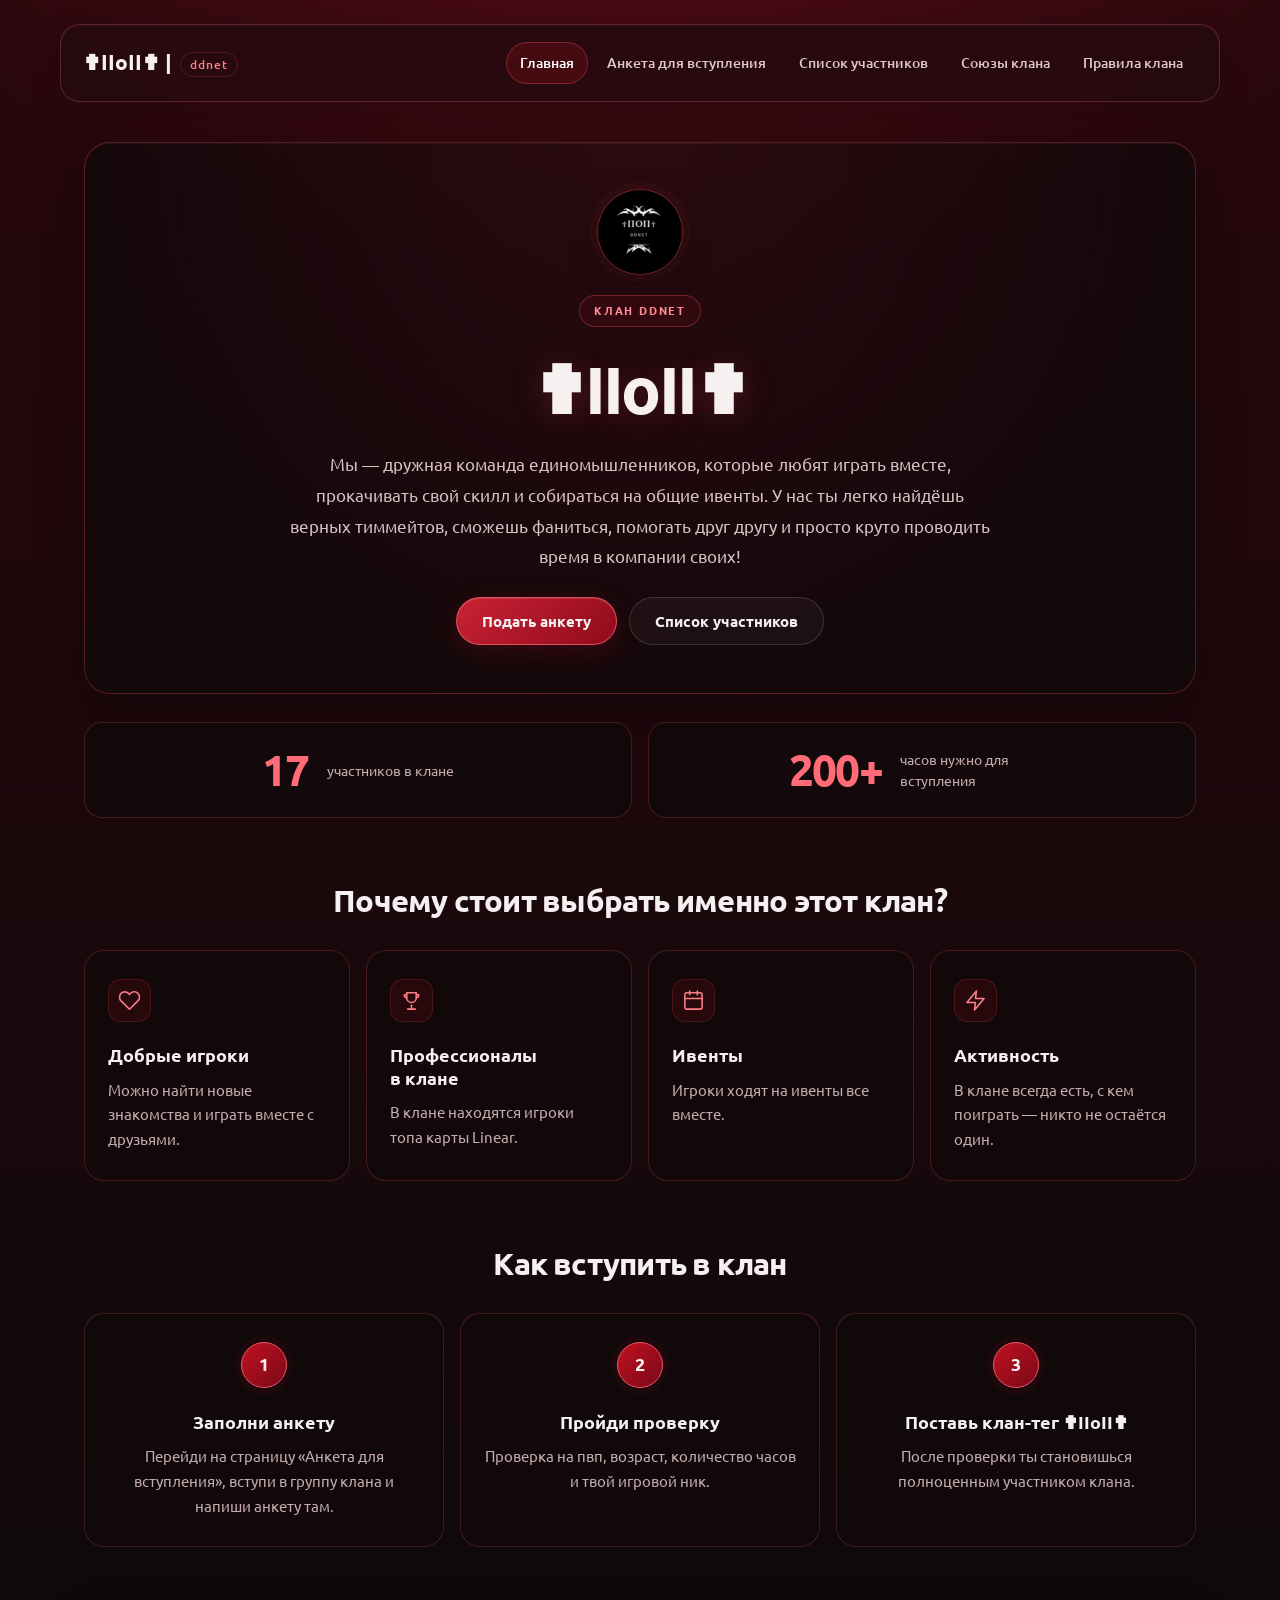
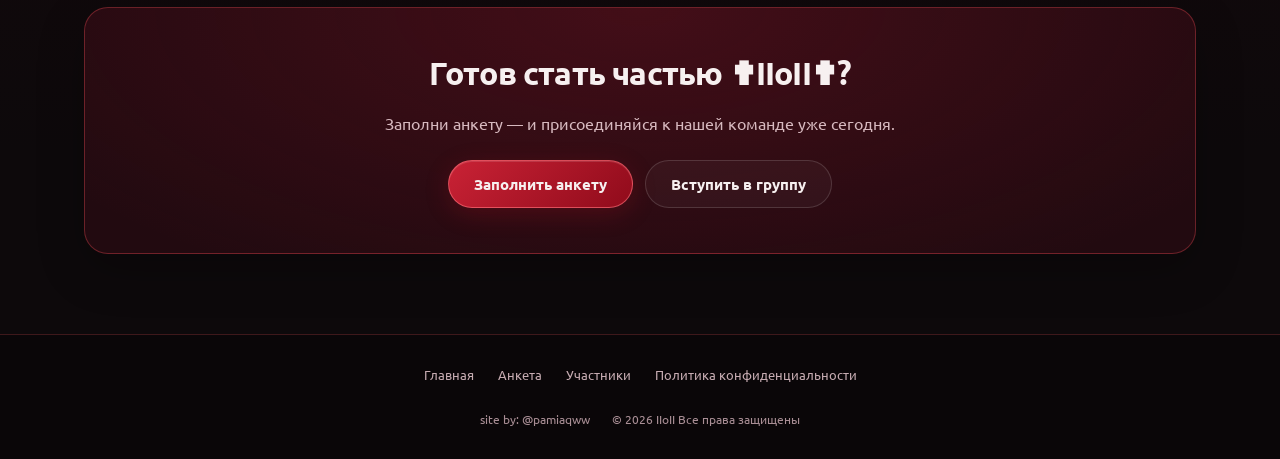
==== commit d19ec5e5: "Merge remote roster and rules updates into the redesign" ====
--- a/index.html
+++ b/index.html
@@ -44,7 +44,7 @@
 
         <section class="stats reveal">
             <div class="stat">
-                <span class="num" data-target="13">0</span>
+                <span class="num" data-target="17">0</span>
                 <span class="stat-label">участников в клане</span>
             </div>
             <div class="stat">
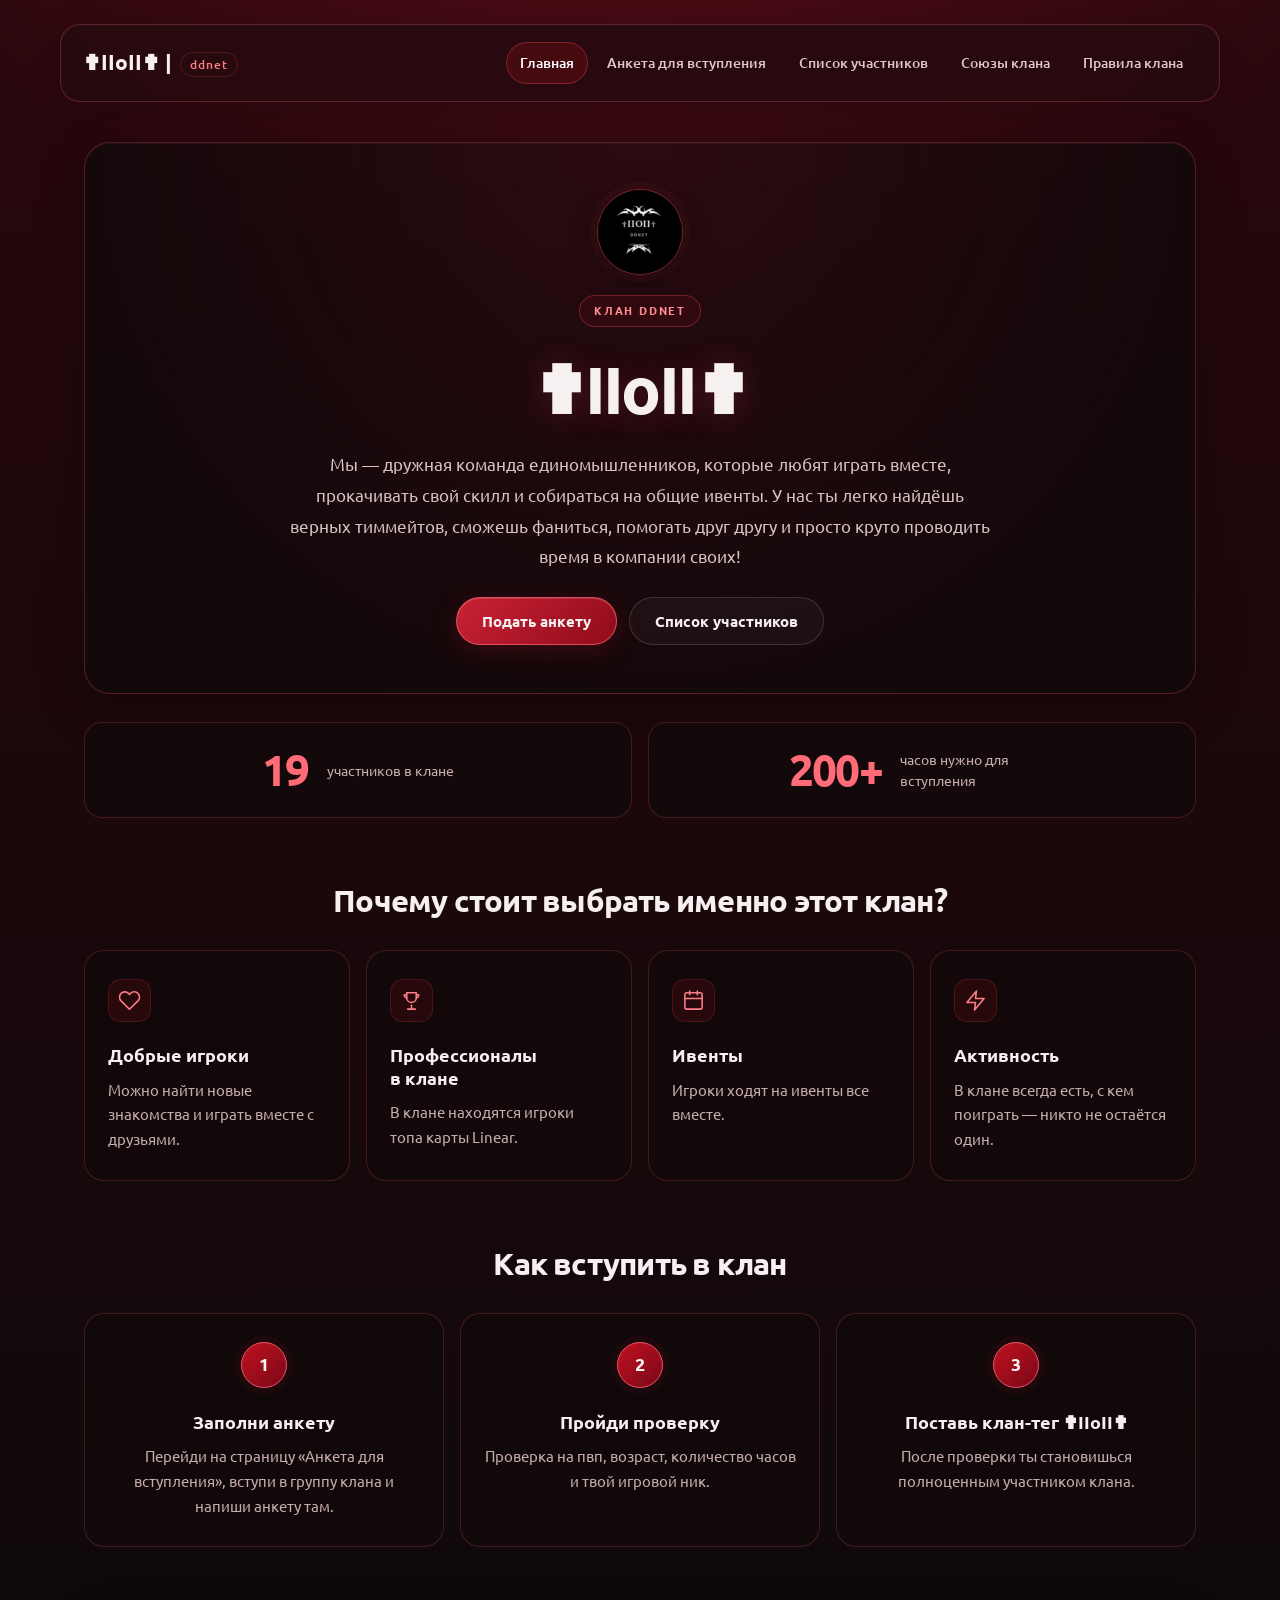
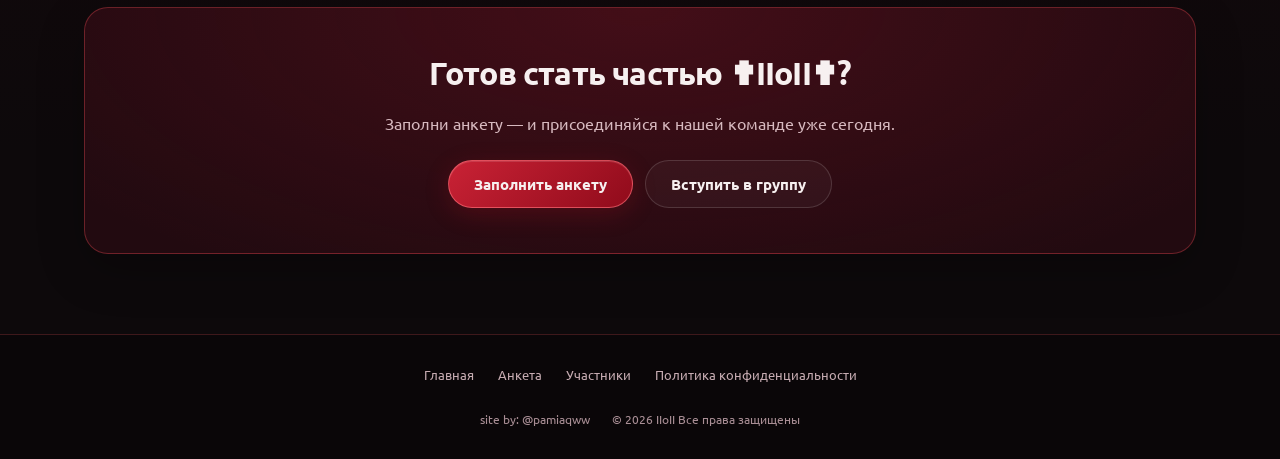
==== commit a283400e: "Update index.html" ====
--- a/index.html
+++ b/index.html
@@ -44,7 +44,7 @@
 
         <section class="stats reveal">
             <div class="stat">
-                <span class="num" data-target="17">0</span>
+                <span class="num" data-target="19">0</span>
                 <span class="stat-label">участников в клане</span>
             </div>
             <div class="stat">
